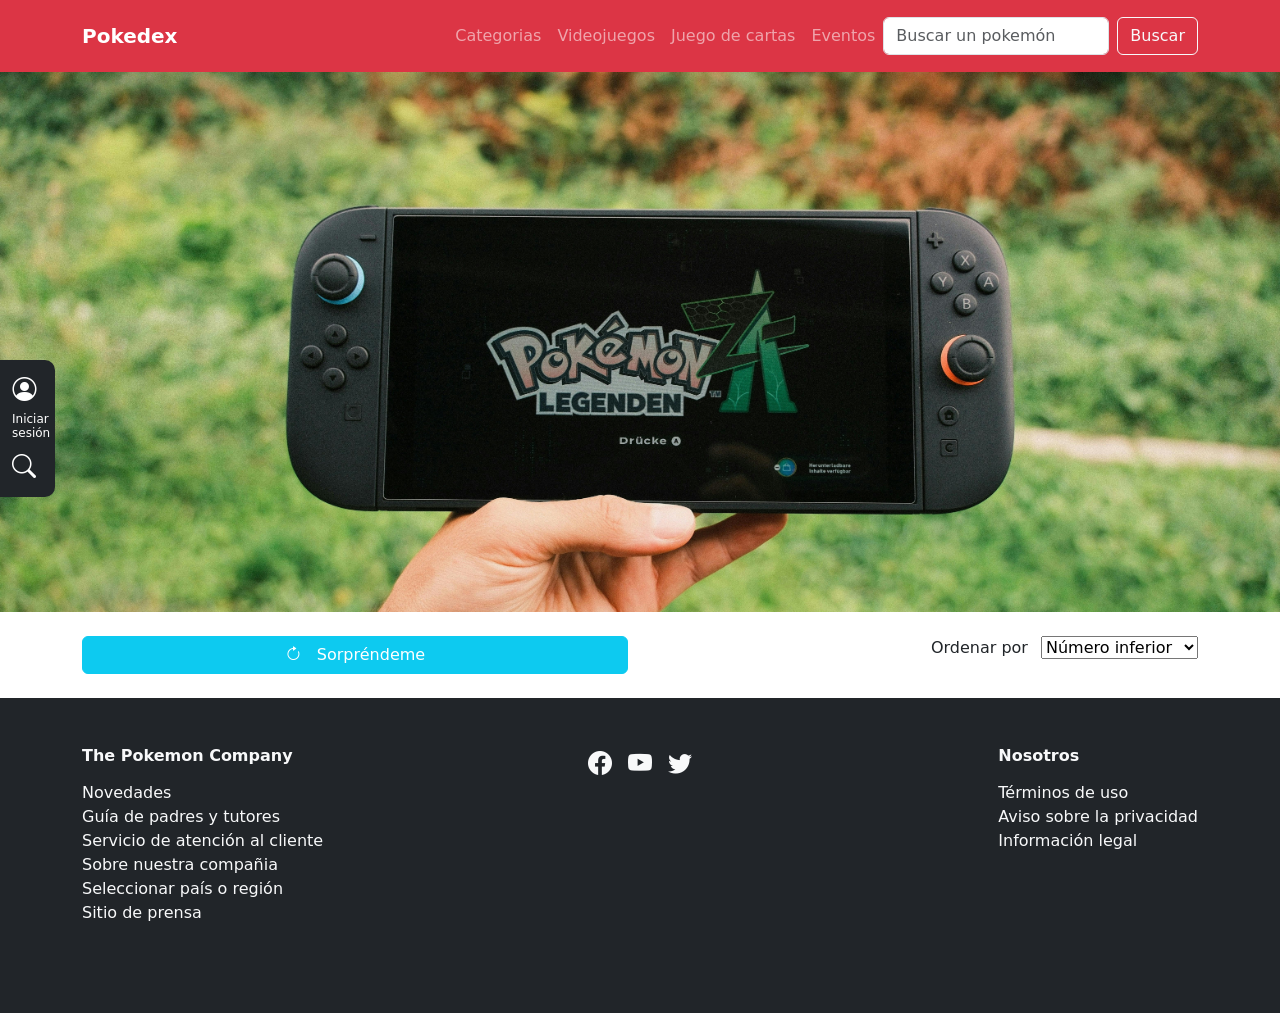
==== index.html @ 44784e99 "cambie la clase de mi css usada para el boton soprendeme por clases definidas por bootstrap para el " ====
<!DOCTYPE html>
<html lang="es">
<head>
    <meta charset="UTF-8">
    <meta name="viewport" content="width=device-width, initial-scale=1.0">
    <meta name="description" content="Pokedex donde podes ver todos los Pokémon en una grilla y acceder al detalle de cada uno con sus características principales.">
    <meta name="author" content="Fátima Alfaro">
    <link href="https://cdn.jsdelivr.net/npm/bootstrap@5.3.8/dist/css/bootstrap.min.css" rel="stylesheet" integrity="sha384-sRIl4kxILFvY47J16cr9ZwB07vP4J8+LH7qKQnuqkuIAvNWLzeN8tE5YBujZqJLB" crossorigin="anonymous">
    <link rel="stylesheet" href="https://cdn.jsdelivr.net/npm/bootstrap-icons@1.13.1/font/bootstrap-icons.min.css">
    <link rel="stylesheet" href="./css/style.css">
    <title>Pokedex</title>
</head>
<body>
    <header>
       <nav class="navbar navbar-expand-lg navbar-dark bg-danger py-3">
        <div class="container">
          <a class="navbar-brand fw-bold" href="./index.html">Pokedex</a>

          <button
            class="navbar-toggler"
            type="button"
            data-bs-toggle="collapse"
            data-bs-target="#navbarSupportedContent"
            aria-controls="navbarSupportedContent"
            aria-expanded="false"
            aria-label="Toggle navigation"
          >
            <span class="navbar-toggler-icon"></span>
          </button>

          <div class="collapse navbar-collapse" id="navbarSupportedContent">
            <ul class="navbar-nav ms-auto mb-2 mb-lg-0">
              <li class="nav-item">
                <a class="nav-link" href="./pages/error404.html"
                  >Categorias</a
                >
              </li>

              <li class="nav-item">
                <a class="nav-link" href="./pages/error404.html"
                  >Videojuegos</a
                >
              </li>

              <li class="nav-item">
                <a class="nav-link" href="./pages/error404.html">Juego de cartas</a>
              </li>

              <li class="nav-item">
                <a class="nav-link" href="./pages/error404.html">Eventos</a>
              </li>
            </ul>

            <form class="d-flex" role="search">
              <input
                class="form-control me-2"
                type="search"
                placeholder="Buscar un pokemón"
                aria-label="Search"
              />

              <button class="btn btn-outline-light" type="submit">
                Buscar
              </button>
            </form>
          </div>
        </div>
      </nav>
    </header>
    <main>
      <section class="seccion-banner">
      <div class="banner">
        <img src="./img/banner.jpg" alt="banner principal">
      </div>
      <div class="pestania d-none d-md-block">
        <div>
          <i class="bi bi-person-circle"></i>
          <p class="mb-2">Iniciar sesión</p>
        </div>
        <div>
          <i class="bi bi-search"></i>
        </div>
      </div>
      </section>
      <section class="container">
        <div class="row my-4">
          <div class="col-sm-12 col-md-6">
            <button class="btn btn-info w-100 text-white"><i class="bi bi-arrow-clockwise me-3"></i>Sorpréndeme</button>
          </div>
          <div class="col-sm-12 col-md-6 text-md-end">
            <label for="odenar" class="me-2">Ordenar por</label>
            <select id="ordenar">
              <option selected>Número inferior</option>
              <option>Número superior</option>
              <option>Nombre A-Z</option>
              <option>Nombre Z-A</option>
            </select>
          </div>
        </div>
      </section>
        
    </main>
    <footer class="bg-dark text-light py-5">
      <div class="container">
        <div class="row text-center text-md-start">
          <div class="col-sm-12 col-md-6 col-lg-4 mb-4">
            <h6 class="fw-bold">The Pokemon Company</h6>
            <ul class="list-unstyled mt-3">
              <li>Novedades</li>
              <li>Guía de padres y tutores</li>
              <li>Servicio de atención al cliente</li>
              <li>Sobre nuestra compañia</li>
              <li>Seleccionar país o región</li>
              <li>Sitio de prensa</li>
            </ul>
          </div>
          <div class="col-sm-12 col-md-6 col-lg-4 mb-4">
            <div class="d-flex justify-content-center justify-content-md-start justify-content-lg-center  gap-3">
              <i class="bi bi-facebook fs-4"></i>
              <i class="bi bi-youtube fs-4"></i>
              <i class="bi bi-twitter fs-4"></i>
            </div>

          </div>
          <div class="col-sm-12 col-md-6 col-lg-4 d-flex justify-content-center justify-content-md-end">
            <div>
            <h6 class="fw-bold">Nosotros</h6>
            <ul class="list-unstyled mt-3">
              <li>Términos de uso</li>
              <li>Aviso sobre la privacidad</li>
              <li>Información legal</li>
            </ul>
            </div>
          </div>
        </div>
      </div>
    </footer>
    <script src="https://cdn.jsdelivr.net/npm/bootstrap@5.3.8/dist/js/bootstrap.bundle.min.js" integrity="sha384-FKyoEForCGlyvwx9Hj09JcYn3nv7wiPVlz7YYwJrWVcXK/BmnVDxM+D2scQbITxI" crossorigin="anonymous"></script>
</body>
</html>
---- css/style.css ----
body{
    min-height: 100vh;
    display: flex;
    flex-direction: column;
}

main{
    flex-grow: 1;
}

.seccion-banner{
    position: relative;
}

.banner{
    height: 60vh;
}

.banner img{
    width: 100%;
    height: 100%;
    object-fit: cover;
    object-position: center 30%;
}

.pestania{
    position: fixed;
    left: 0;
    top: 40%;
    width: 55px;
    background-color: #212529;
    color: white;
    padding: 12px;
    border-radius: 0px 10px 10px 0px;
}

.pestania i{
    font-size: 24px;
}

.pestania p{
    font-size: 12px;
    line-height: 1.2;
    margin: 4px 0 0 0;
}
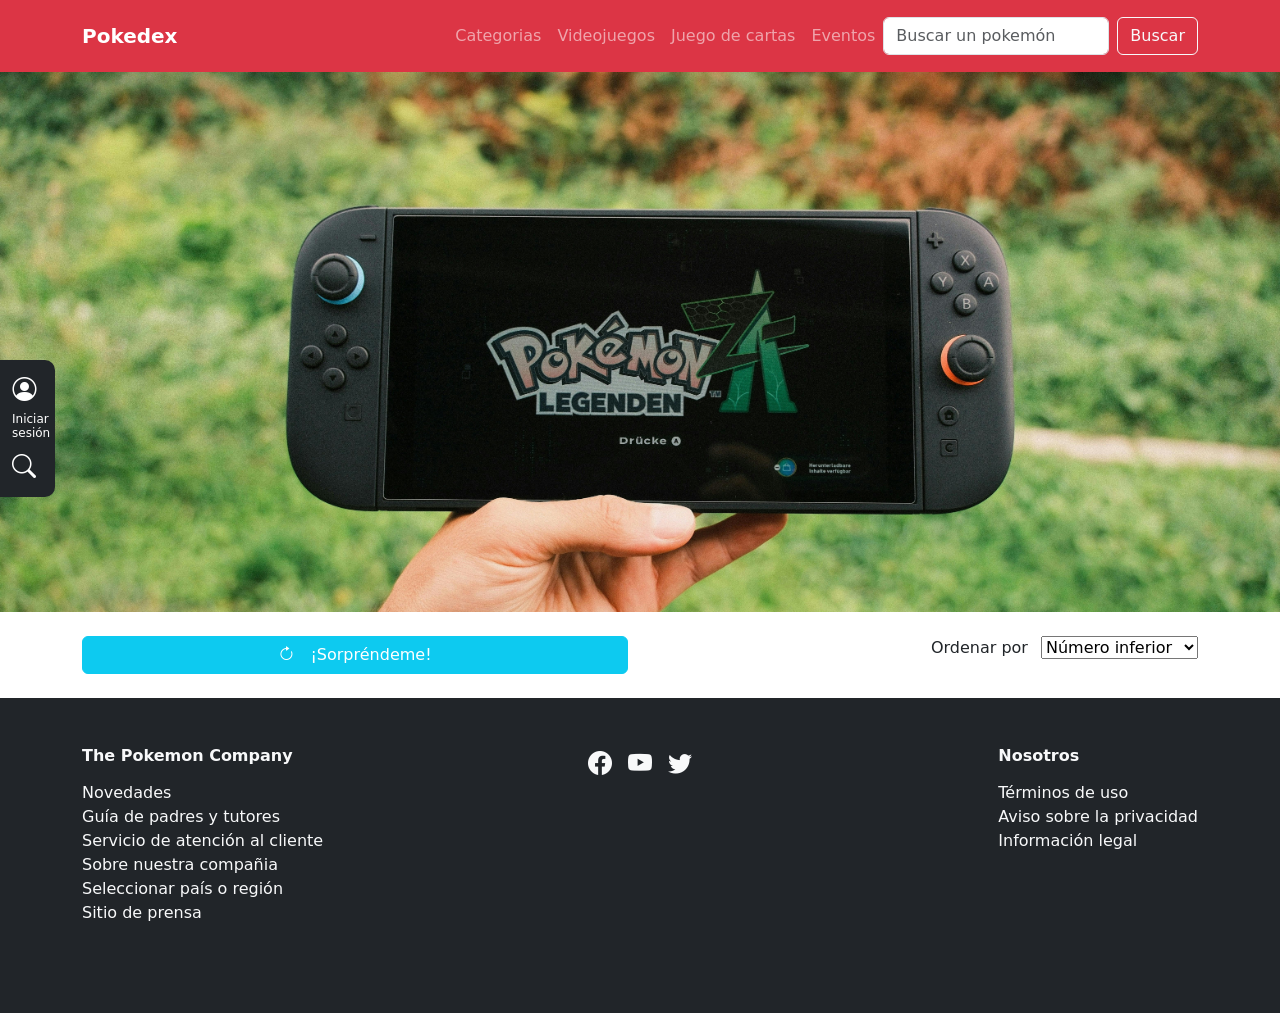
==== commit c7cdf5fd: "agregue un margen entre los botones para dispositvos sm y cambie el texto del botón sorprendeme" ====
--- a/index.html
+++ b/index.html
@@ -84,8 +84,8 @@
       </section>
       <section class="container">
         <div class="row my-4">
-          <div class="col-sm-12 col-md-6">
-            <button class="btn btn-info w-100 text-white"><i class="bi bi-arrow-clockwise me-3"></i>Sorpréndeme</button>
+          <div class="col-sm-12 col-md-6 mb-3 mb-md-0">
+            <button class="btn btn-info w-100 text-white"><i class="bi bi-arrow-clockwise me-3"></i>¡Sorpréndeme!</button>
           </div>
           <div class="col-sm-12 col-md-6 text-md-end">
             <label for="odenar" class="me-2">Ordenar por</label>
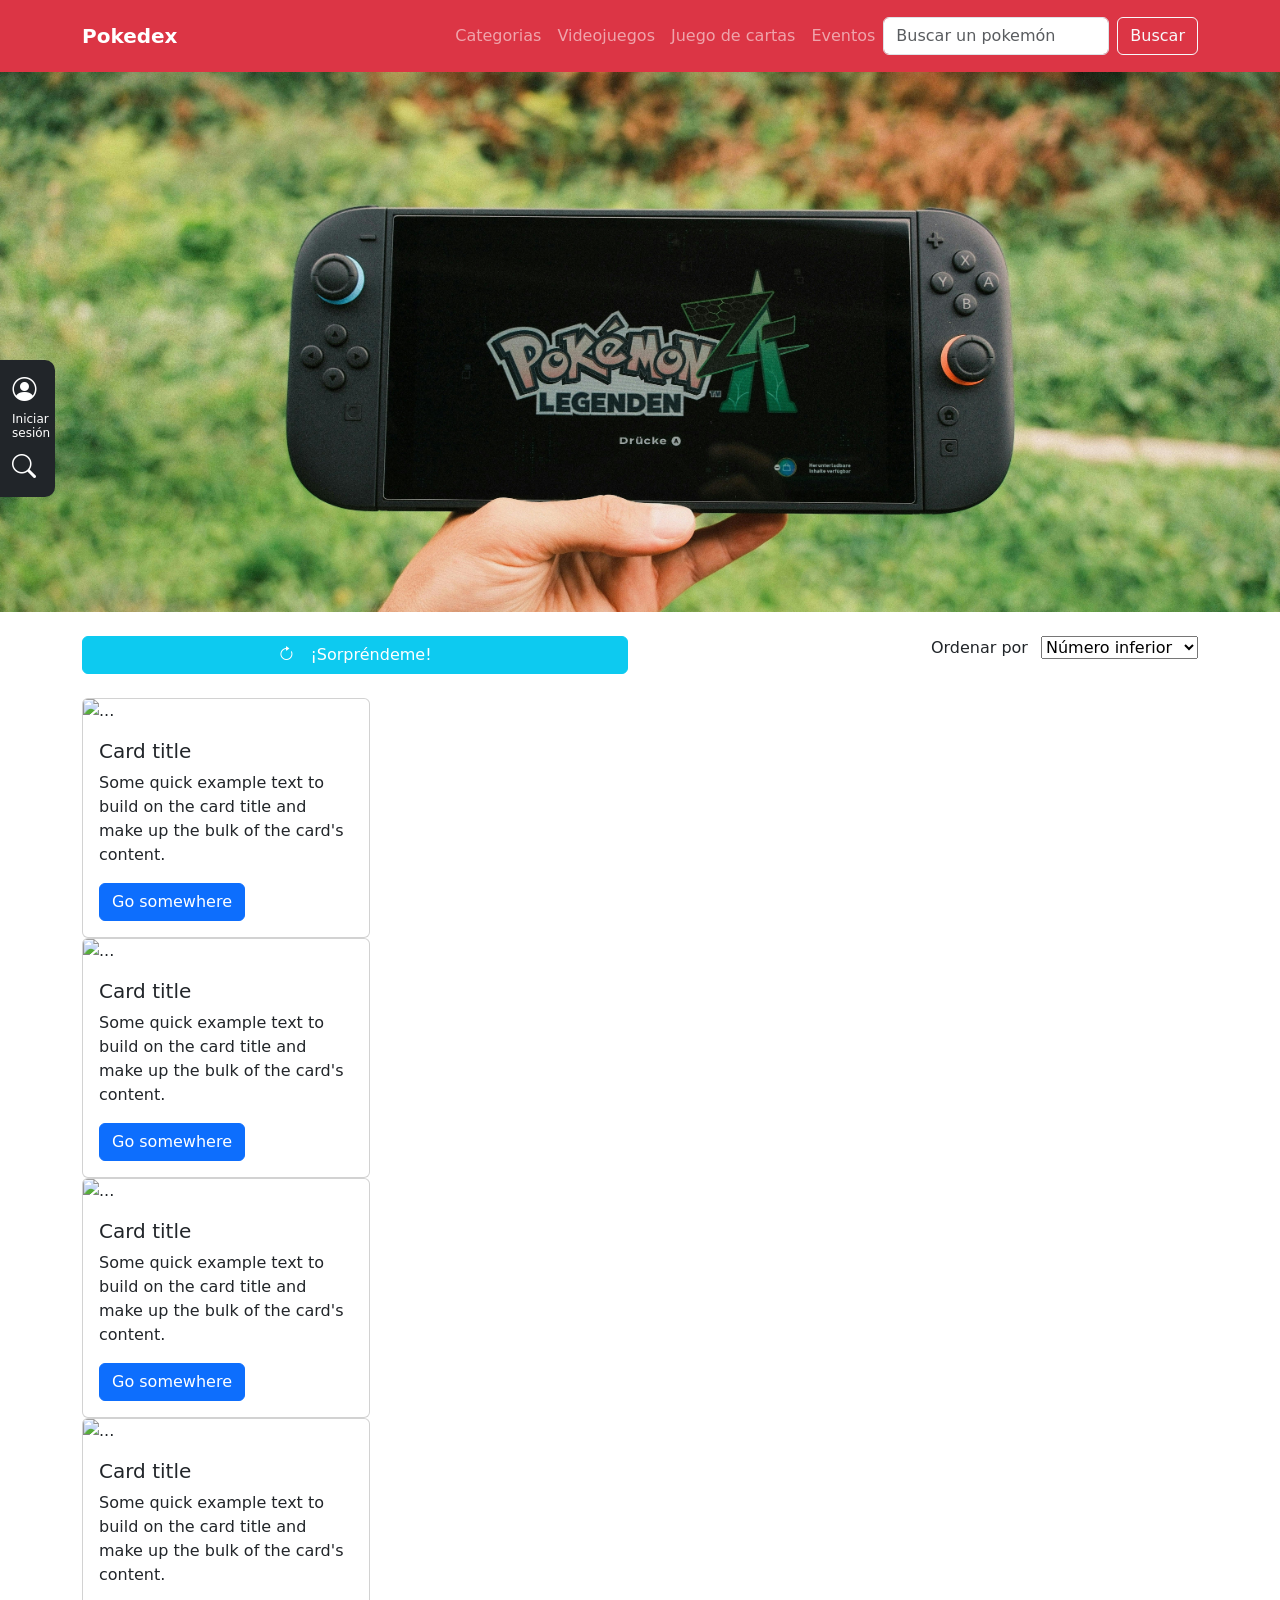
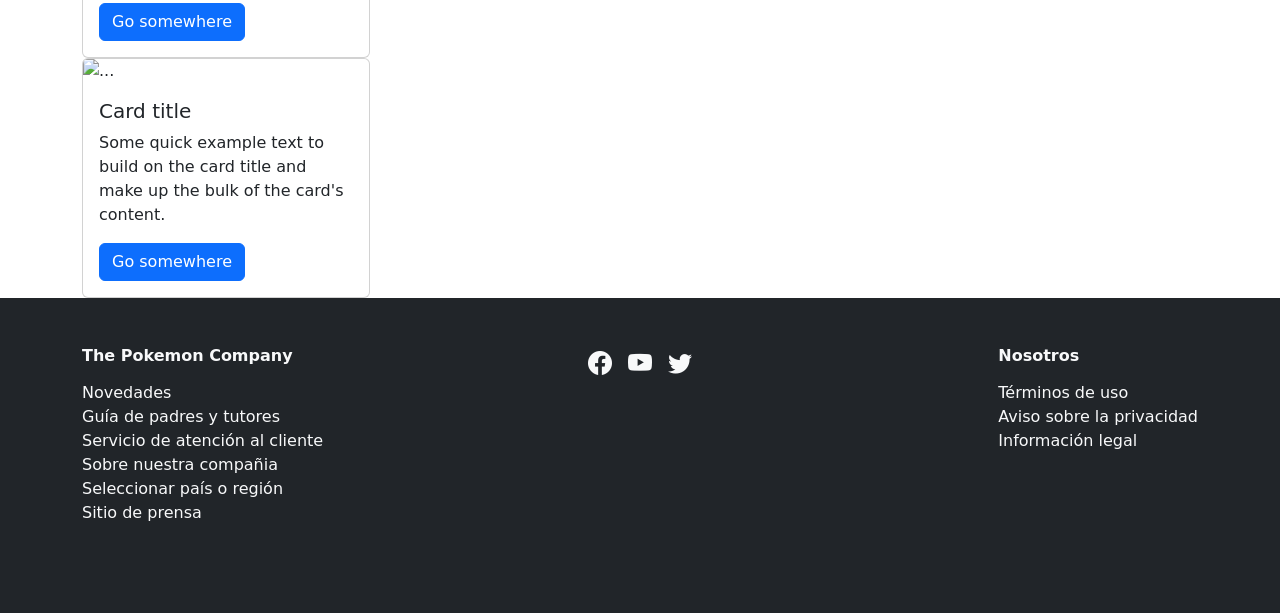
==== commit 5785bad5: "agregue la estructura inicial de la galeria" ====
--- a/index.html
+++ b/index.html
@@ -98,6 +98,61 @@
           </div>
         </div>
       </section>
+      <section class="container">
+        <div class="row">
+          <div class="col-12">
+            <div class="card" style="width: 18rem;">
+              <img src="..." class="card-img-top" alt="...">
+              <div class="card-body">
+                <h5 class="card-title">Card title</h5>
+                <p class="card-text">Some quick example text to build on the card title and make up the bulk of the card's content.</p>
+                <a href="#" class="btn btn-primary">Go somewhere</a>
+              </div>
+            </div>
+          </div>
+          <div class="col-12">
+            <div class="card" style="width: 18rem;">
+              <img src="..." class="card-img-top" alt="...">
+              <div class="card-body">
+                <h5 class="card-title">Card title</h5>
+                <p class="card-text">Some quick example text to build on the card title and make up the bulk of the card's content.</p>
+                <a href="#" class="btn btn-primary">Go somewhere</a>
+              </div>
+            </div>
+          </div>
+          <div class="col-12">
+            <div class="card" style="width: 18rem;">
+              <img src="..." class="card-img-top" alt="...">
+              <div class="card-body">
+                <h5 class="card-title">Card title</h5>
+                <p class="card-text">Some quick example text to build on the card title and make up the bulk of the card's content.</p>
+                <a href="#" class="btn btn-primary">Go somewhere</a>
+              </div>
+            </div>
+          </div>
+          <div class="col-12">
+            <div class="card" style="width: 18rem;">
+              <img src="..." class="card-img-top" alt="...">
+              <div class="card-body">
+                <h5 class="card-title">Card title</h5>
+                <p class="card-text">Some quick example text to build on the card title and make up the bulk of the card's content.</p>
+                <a href="#" class="btn btn-primary">Go somewhere</a>
+              </div>
+            </div>
+          </div>
+          <div class="col-12">
+            <div class="card" style="width: 18rem;">
+              <img src="..." class="card-img-top" alt="...">
+              <div class="card-body">
+                <h5 class="card-title">Card title</h5>
+                <p class="card-text">Some quick example text to build on the card title and make up the bulk of the card's content.</p>
+                <a href="#" class="btn btn-primary">Go somewhere</a>
+              </div>
+            </div>
+          </div>
+        </div>
+
+      </section>
         
     </main>
     <footer class="bg-dark text-light py-5">
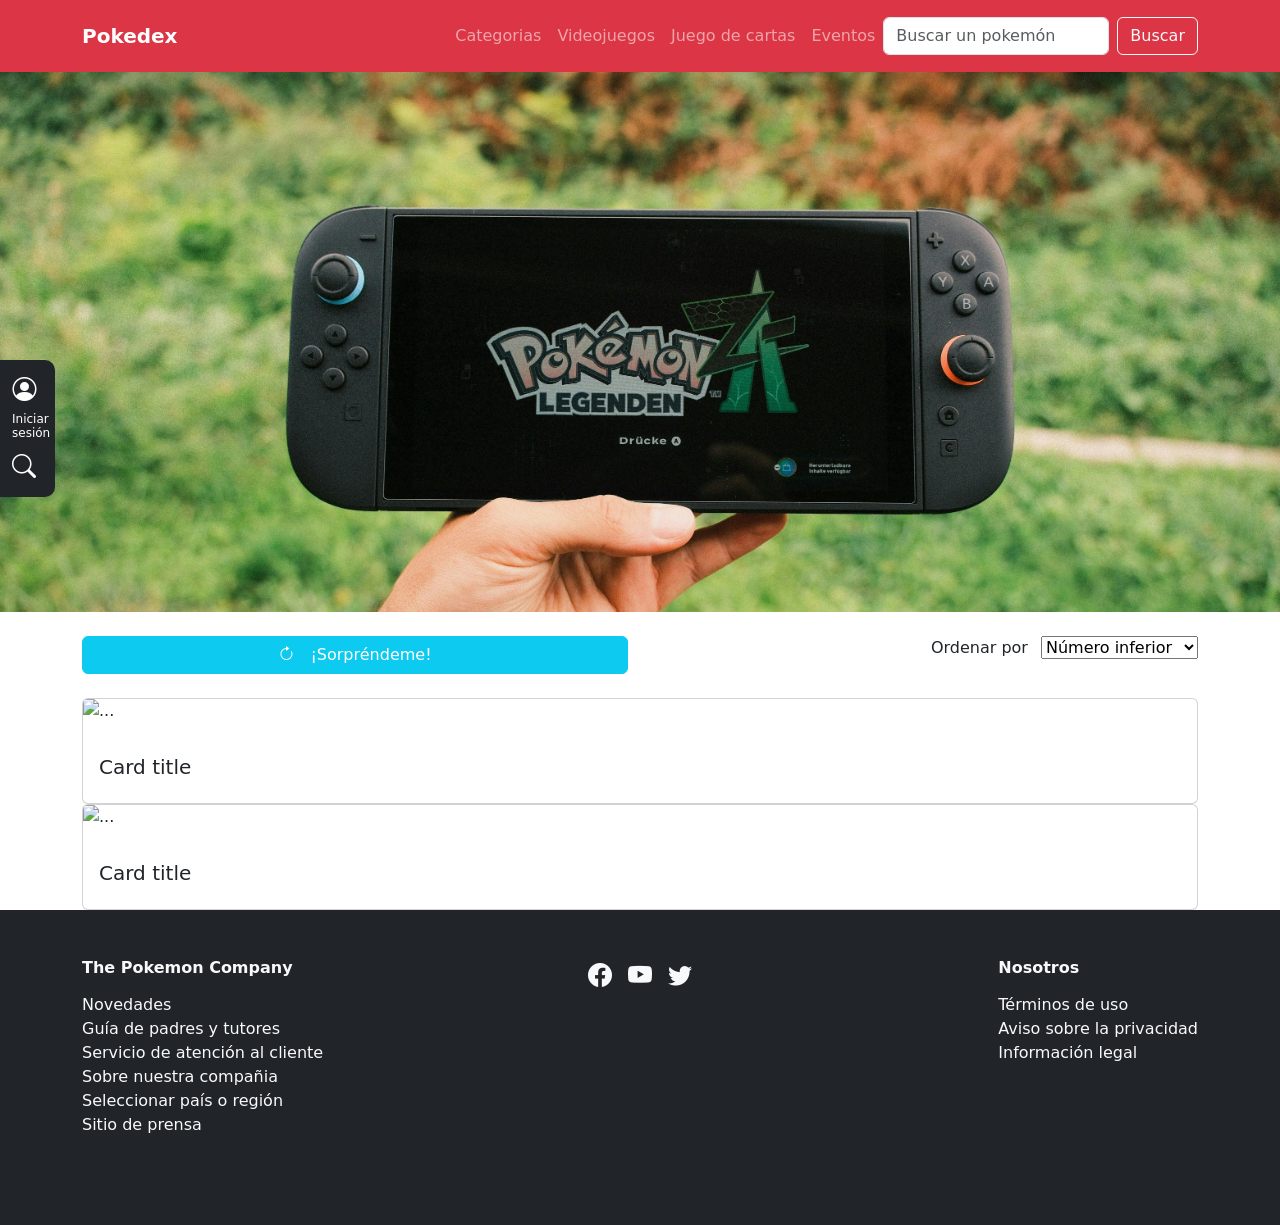
==== commit 55bb2a9f: "adapte las cards a las necesidades del proyecto" ====
--- a/index.html
+++ b/index.html
@@ -101,55 +101,29 @@
       <section class="container">
         <div class="row">
           <div class="col-12">
-            <div class="card" style="width: 18rem;">
+            <div class="card">
               <img src="..." class="card-img-top" alt="...">
               <div class="card-body">
+                <p></p>
                 <h5 class="card-title">Card title</h5>
-                <p class="card-text">Some quick example text to build on the card title and make up the bulk of the card's content.</p>
-                <a href="#" class="btn btn-primary">Go somewhere</a>
+                <span></span>
+                <span></span>
               </div>
             </div>
           </div>
-          <div class="col-12">
-            <div class="card" style="width: 18rem;">
+           <div class="col-12">
+            <div class="card">
               <img src="..." class="card-img-top" alt="...">
               <div class="card-body">
+                <p></p>
                 <h5 class="card-title">Card title</h5>
-                <p class="card-text">Some quick example text to build on the card title and make up the bulk of the card's content.</p>
-                <a href="#" class="btn btn-primary">Go somewhere</a>
+                <span></span>
+                <span></span>
               </div>
             </div>
           </div>
-          <div class="col-12">
-            <div class="card" style="width: 18rem;">
-              <img src="..." class="card-img-top" alt="...">
-              <div class="card-body">
-                <h5 class="card-title">Card title</h5>
-                <p class="card-text">Some quick example text to build on the card title and make up the bulk of the card's content.</p>
-                <a href="#" class="btn btn-primary">Go somewhere</a>
-              </div>
-            </div>
-          </div>
-          <div class="col-12">
-            <div class="card" style="width: 18rem;">
-              <img src="..." class="card-img-top" alt="...">
-              <div class="card-body">
-                <h5 class="card-title">Card title</h5>
-                <p class="card-text">Some quick example text to build on the card title and make up the bulk of the card's content.</p>
-                <a href="#" class="btn btn-primary">Go somewhere</a>
-              </div>
-            </div>
-          </div>
-          <div class="col-12">
-            <div class="card" style="width: 18rem;">
-              <img src="..." class="card-img-top" alt="...">
-              <div class="card-body">
-                <h5 class="card-title">Card title</h5>
-                <p class="card-text">Some quick example text to build on the card title and make up the bulk of the card's content.</p>
-                <a href="#" class="btn btn-primary">Go somewhere</a>
-              </div>
-            </div>
-          </div>
+          
+        
         </div>
 
       </section>
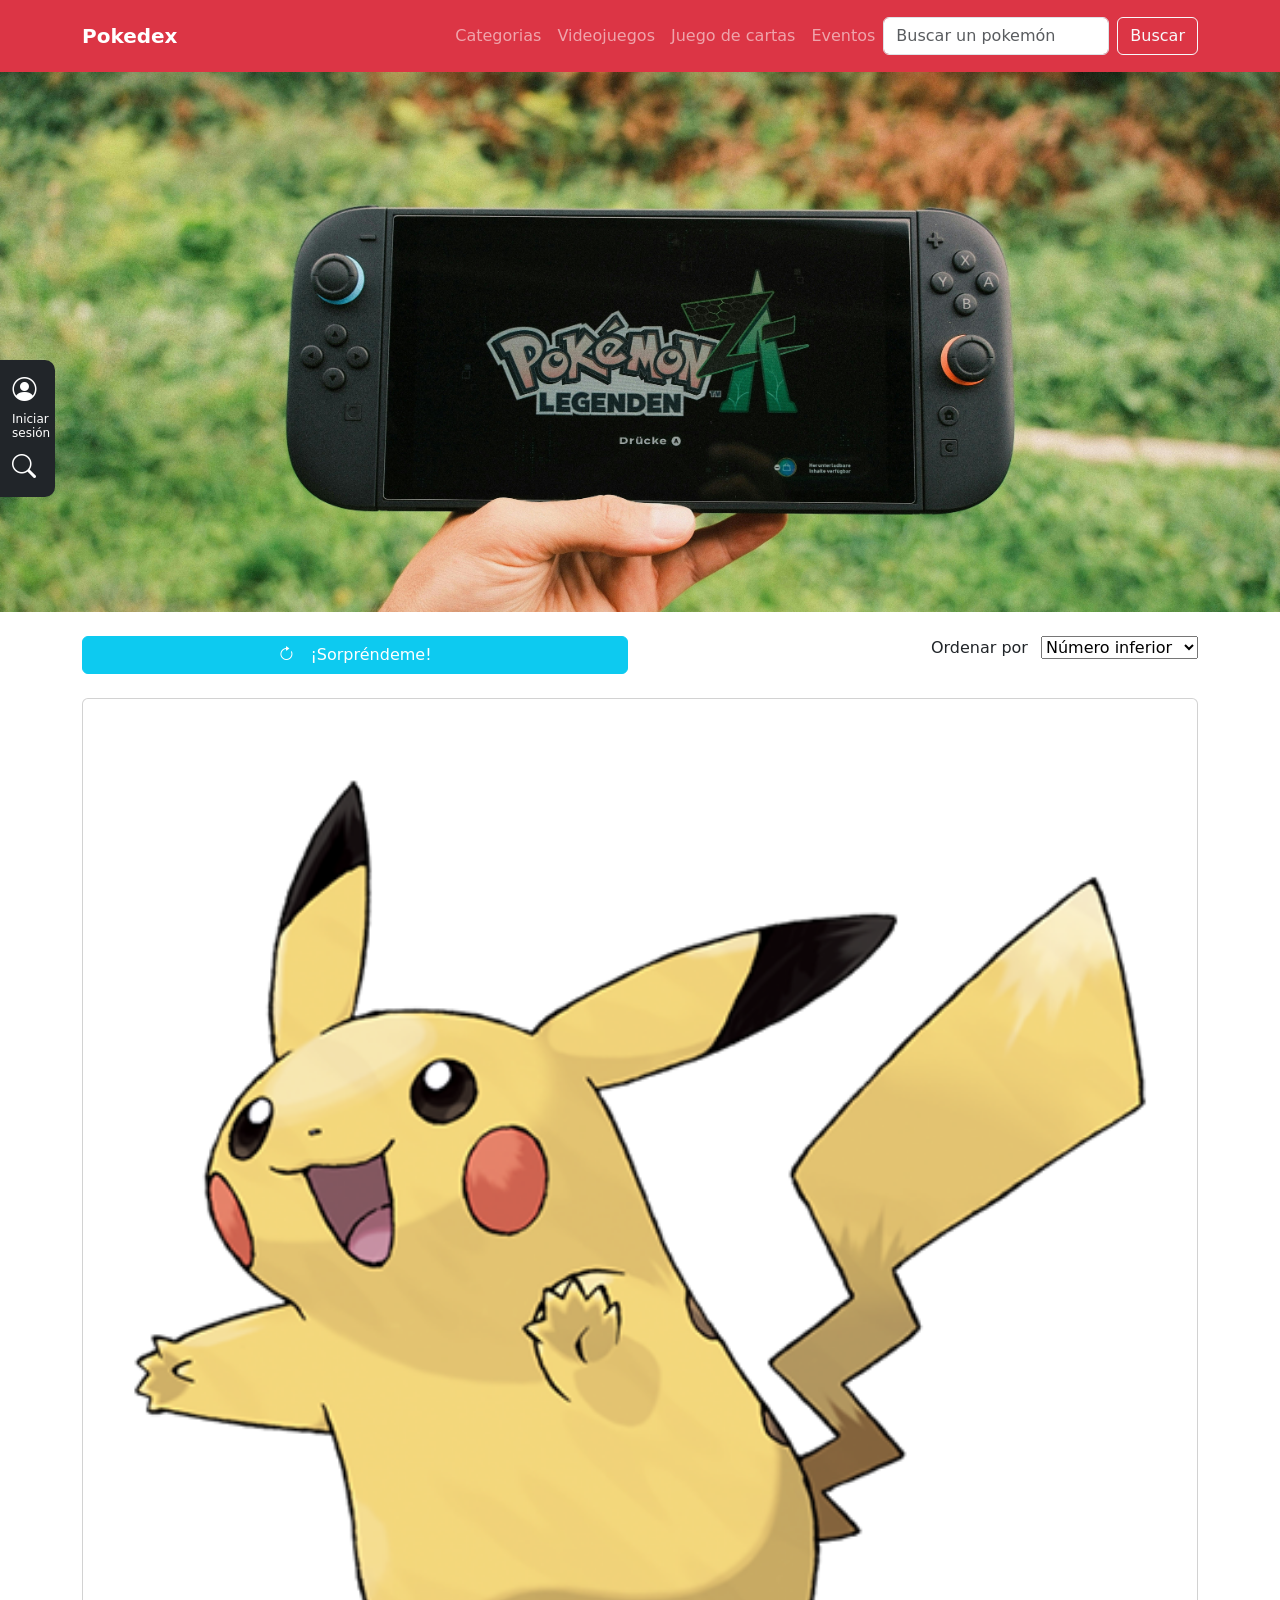
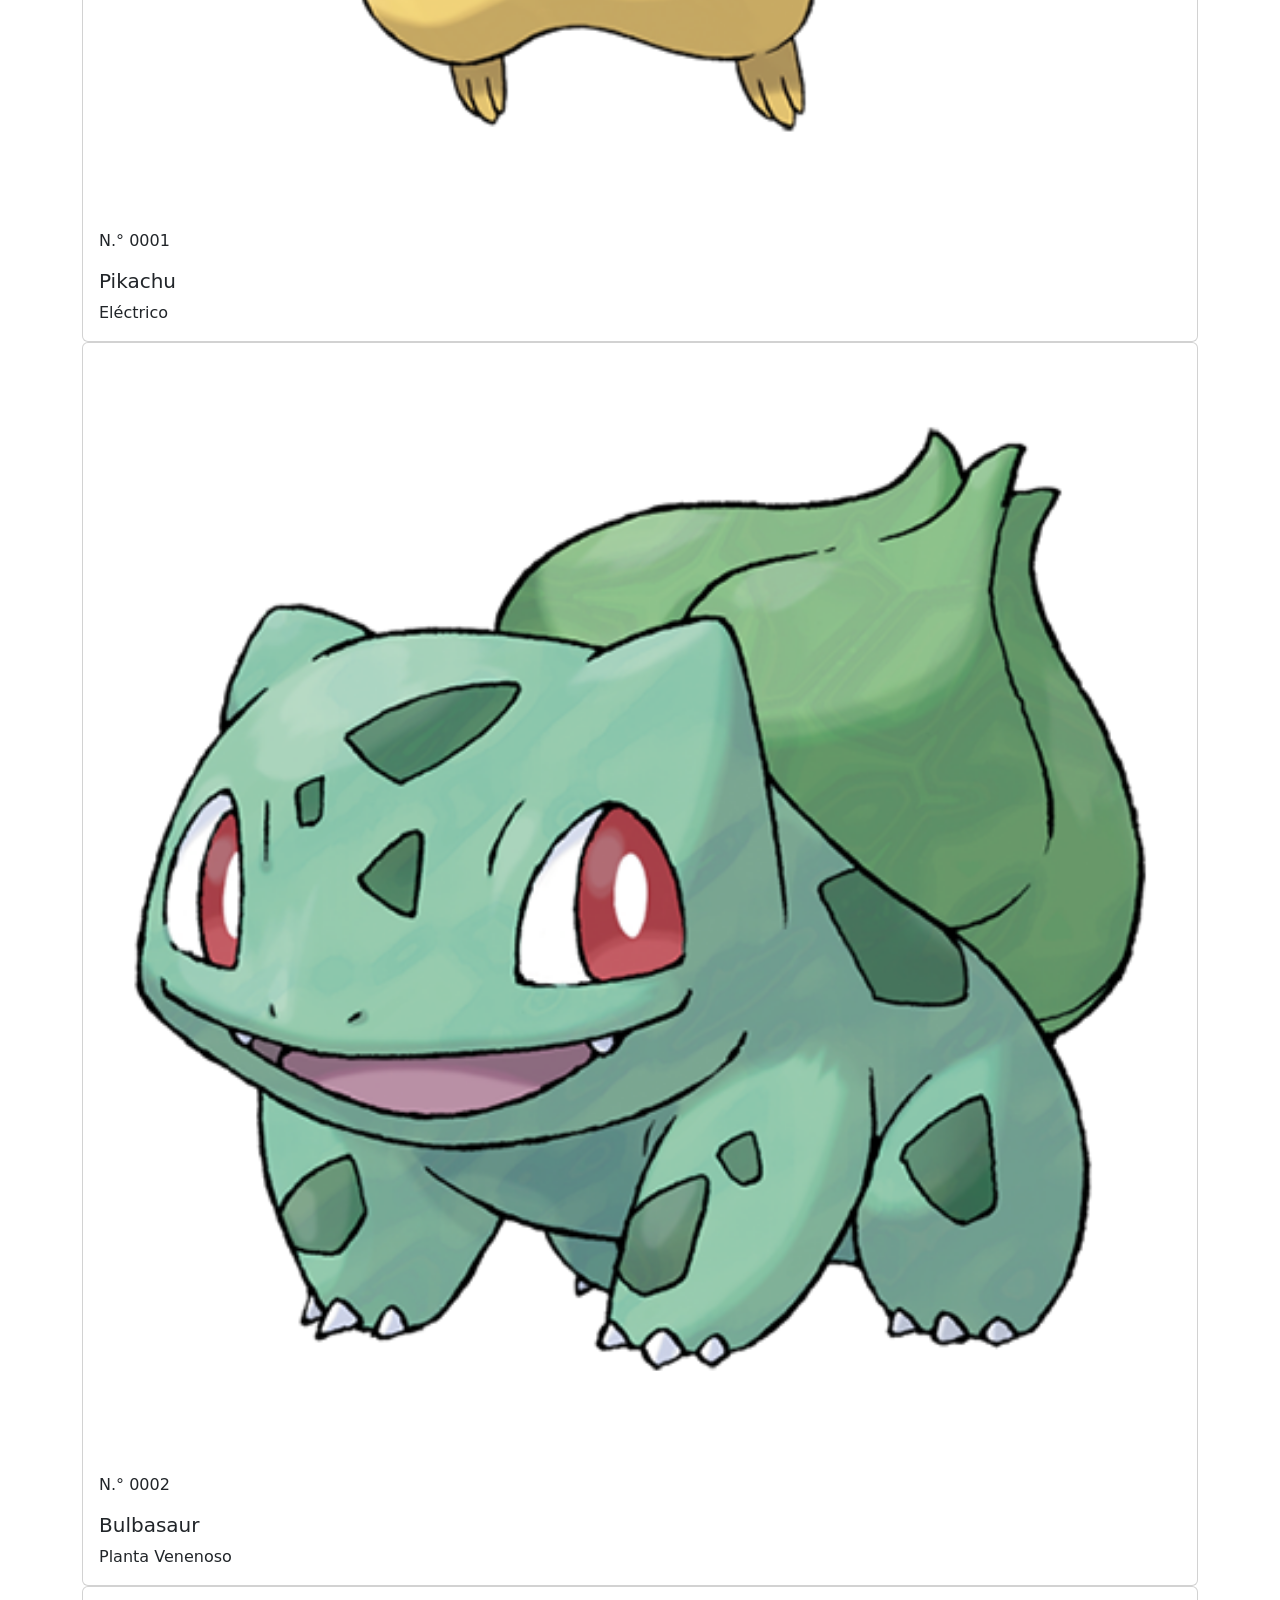
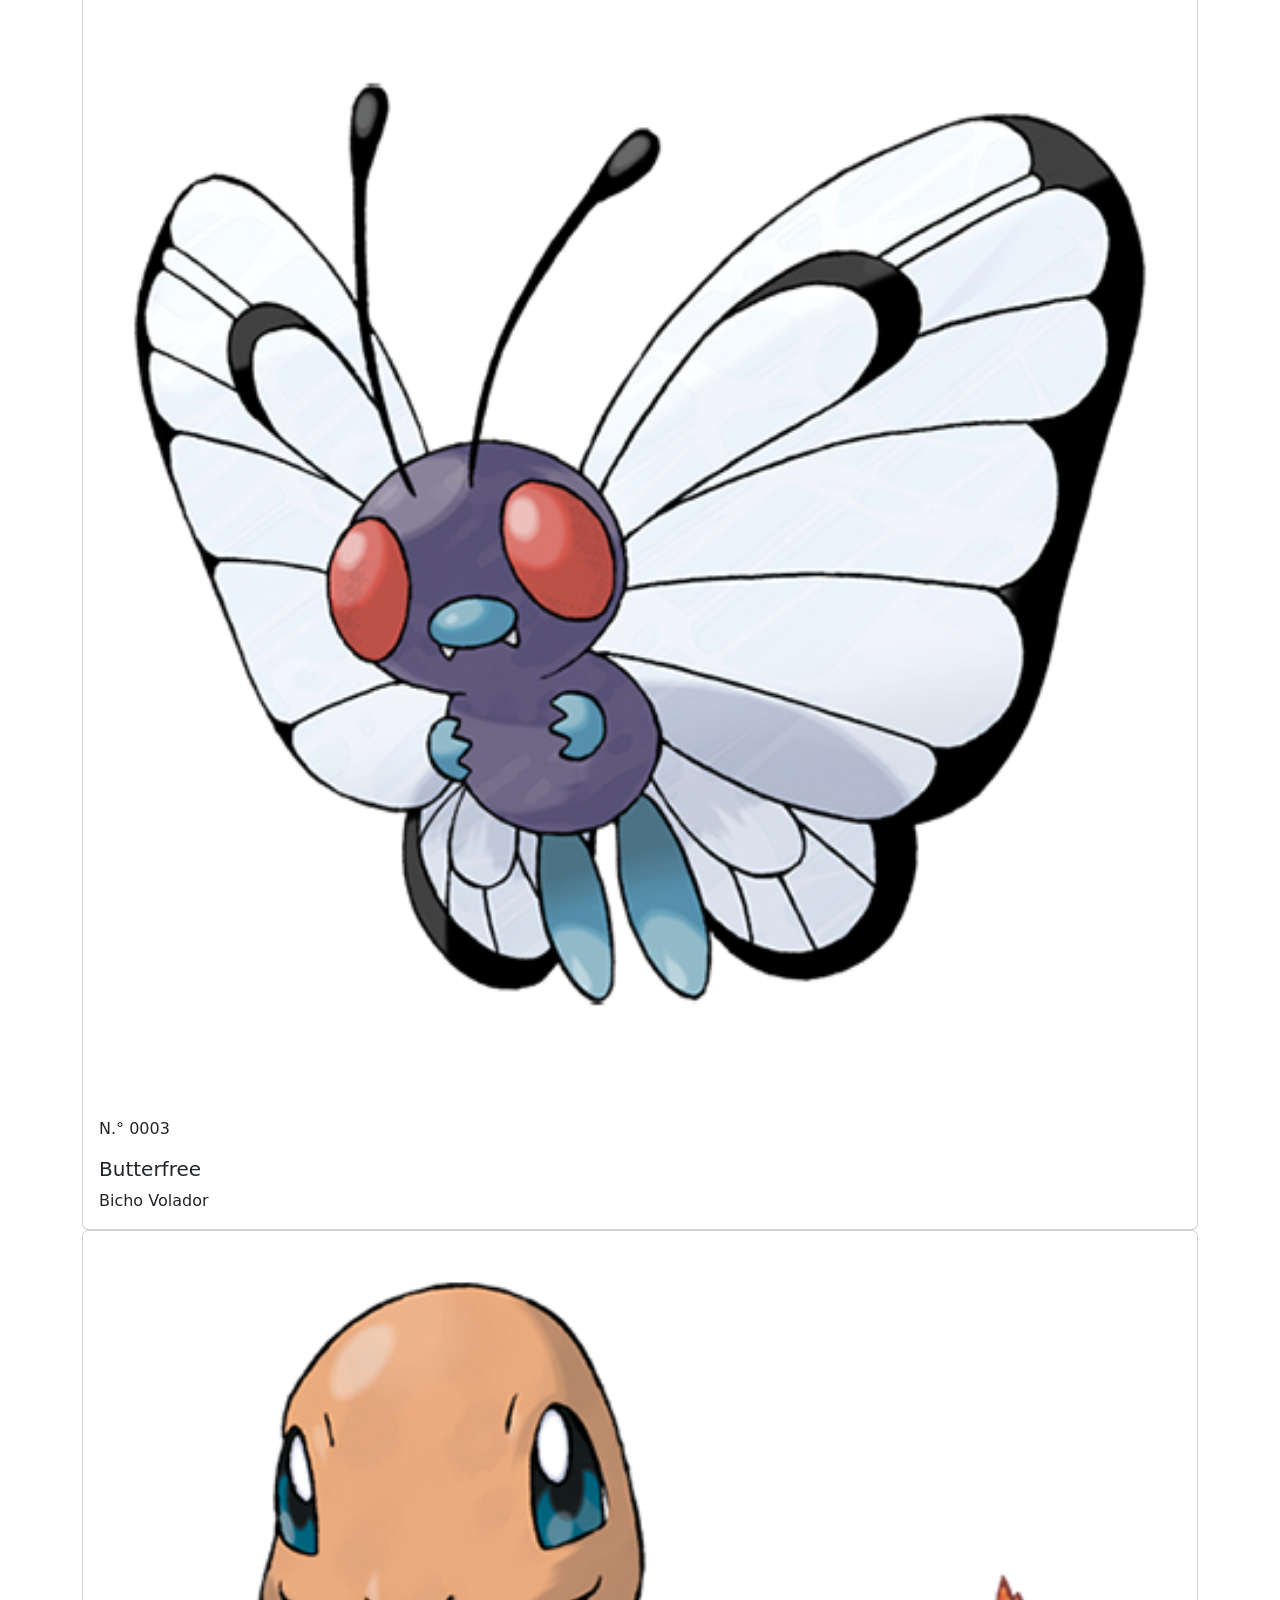
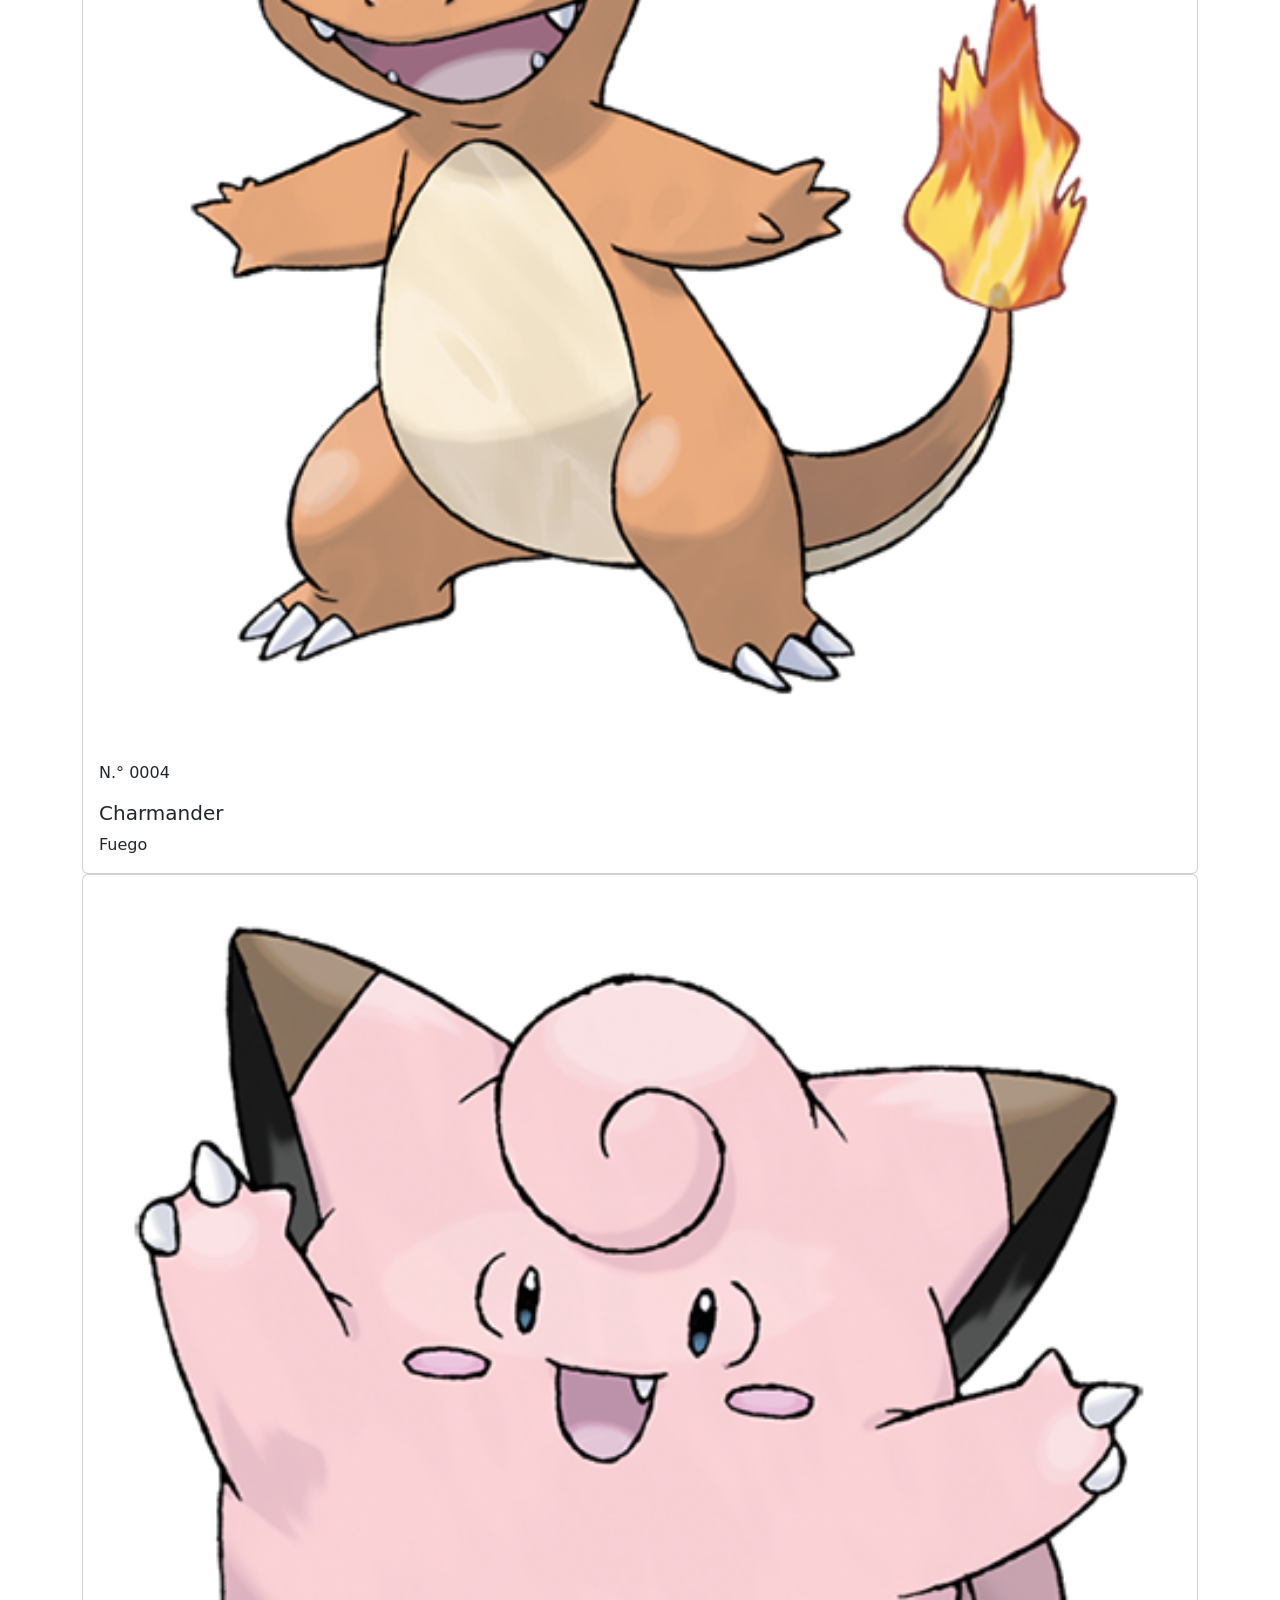
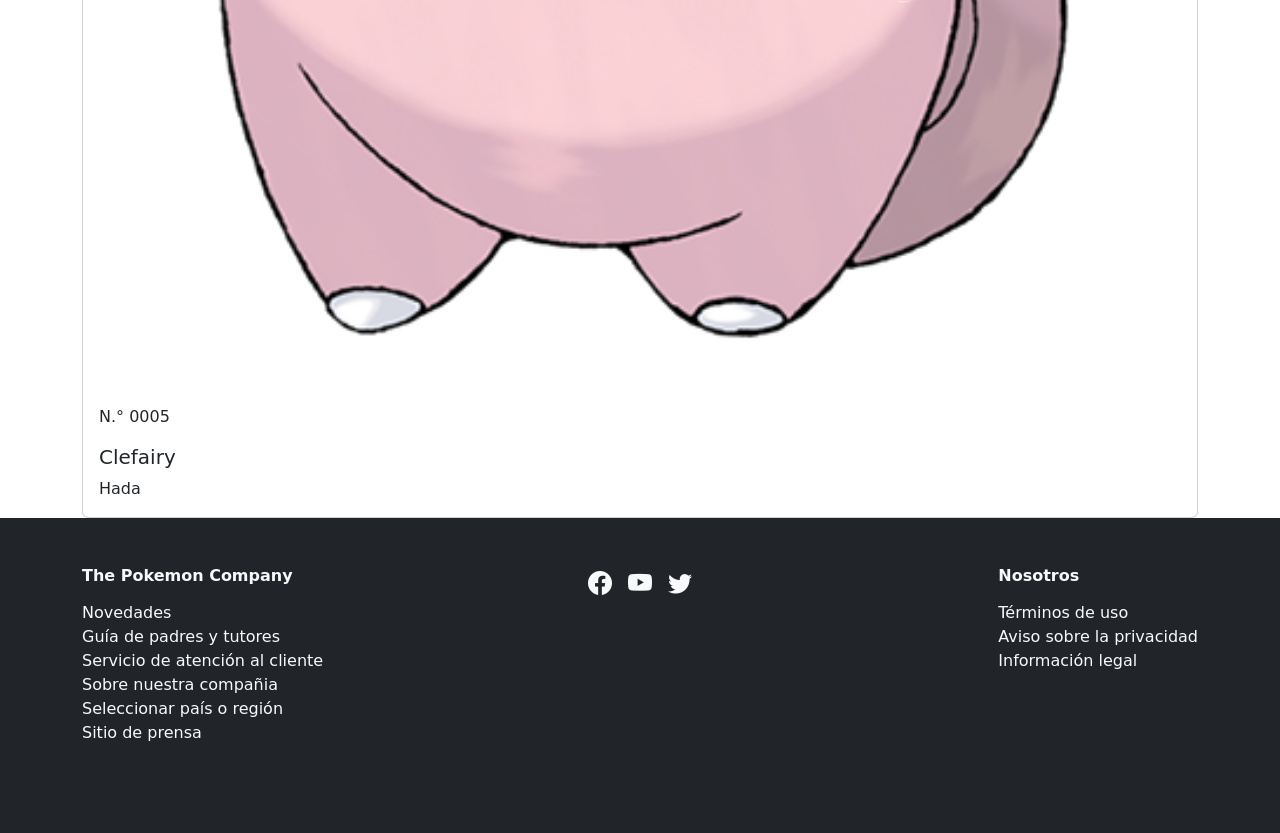
==== commit 9204f04e: "agregue el texto y las imagenes a las cards y adapte el alto de las cards con h-100" ====
--- a/index.html
+++ b/index.html
@@ -100,25 +100,55 @@
       </section>
       <section class="container">
         <div class="row">
-          <div class="col-12">
-            <div class="card">
-              <img src="..." class="card-img-top" alt="...">
+           <div class="col-12">
+            <div class="card h-100">
+              <img src="./img/pikachu.png" class="card-img-top" alt="Personaje pikachu">
               <div class="card-body">
-                <p></p>
-                <h5 class="card-title">Card title</h5>
-                <span></span>
-                <span></span>
+                <p>N.° 0001</p>
+                <h5 class="card-title">Pikachu</h5>
+                <span>Eléctrico</span>
               </div>
             </div>
           </div>
            <div class="col-12">
-            <div class="card">
-              <img src="..." class="card-img-top" alt="...">
+            <div class="card h-100">
+              <img src="./img/bulbasaur.png" class="card-img-top" alt="Personaje bulbasaur">
               <div class="card-body">
-                <p></p>
-                <h5 class="card-title">Card title</h5>
-                <span></span>
-                <span></span>
+                <p>N.° 0002</p>
+                <h5 class="card-title">Bulbasaur</h5>
+                <span>Planta</span>
+                <span>Venenoso</span>
+              </div>
+            </div>
+          </div>
+          <div class="col-12">
+            <div class="card h-100">
+              <img src="./img/butterfree.png" class="card-img-top" alt="Personaje butterfree">
+              <div class="card-body">
+                <p>N.° 0003</p>
+                <h5 class="card-title">Butterfree</h5>
+                <span>Bicho</span>
+                <span>Volador</span>
+              </div>
+            </div>
+          </div>
+          <div class="col-12">
+            <div class="card h-100">
+              <img src="./img/charmander.png" class="card-img-top" alt="Personaje charmander">
+              <div class="card-body">
+                <p>N.° 0004</p>
+                <h5 class="card-title">Charmander</h5>
+                <span>Fuego</span>
+              </div>
+            </div>
+          </div>
+          <div class="col-12">
+            <div class="card h-100">
+              <img src="./img/clefairy.png" class="card-img-top" alt="Personaje clefairy">
+              <div class="card-body">
+                <p>N.° 0005</p>
+                <h5 class="card-title">Clefairy</h5>
+                <span>Hada</span>
               </div>
             </div>
           </div>
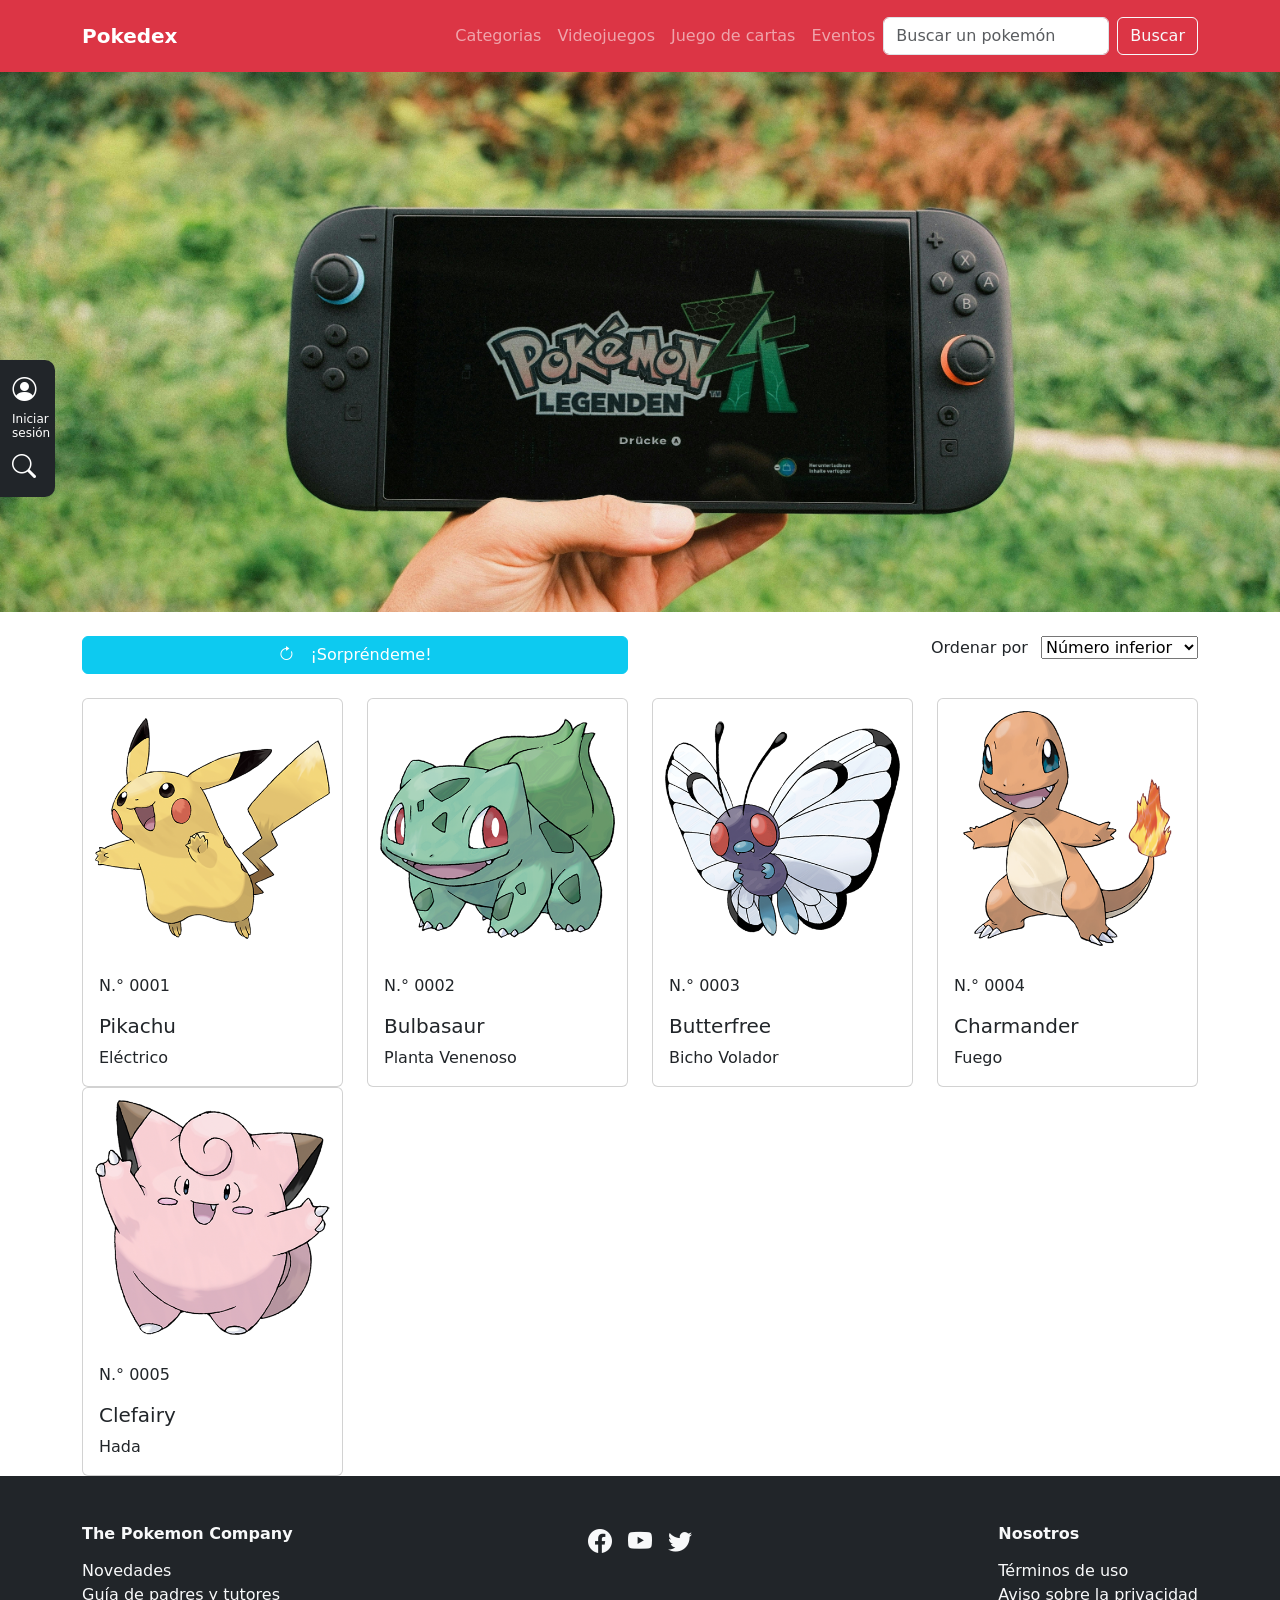
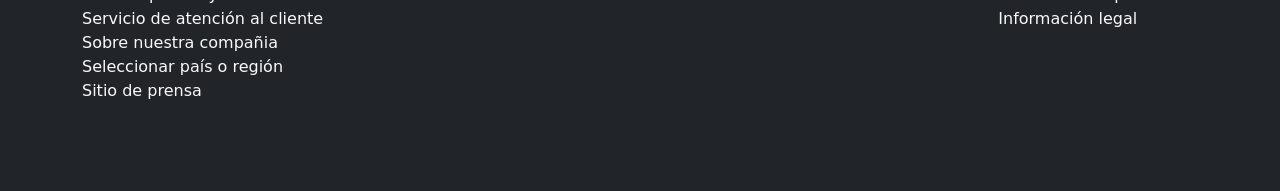
==== commit 9246185b: "Adapte las cards a los distintos tipos de dispositivos" ====
--- a/index.html
+++ b/index.html
@@ -100,7 +100,7 @@
       </section>
       <section class="container">
         <div class="row">
-           <div class="col-12">
+           <div class="col-12 col-md-6 col-lg-3">
             <div class="card h-100">
               <img src="./img/pikachu.png" class="card-img-top" alt="Personaje pikachu">
               <div class="card-body">
@@ -110,7 +110,7 @@
               </div>
             </div>
           </div>
-           <div class="col-12">
+           <div class="col-12 col-md-6 col-lg-3">
             <div class="card h-100">
               <img src="./img/bulbasaur.png" class="card-img-top" alt="Personaje bulbasaur">
               <div class="card-body">
@@ -121,7 +121,7 @@
               </div>
             </div>
           </div>
-          <div class="col-12">
+          <div class="col-12 col-md-6 col-lg-3">
             <div class="card h-100">
               <img src="./img/butterfree.png" class="card-img-top" alt="Personaje butterfree">
               <div class="card-body">
@@ -132,7 +132,7 @@
               </div>
             </div>
           </div>
-          <div class="col-12">
+          <div class="col-12 col-md-6 col-lg-3">
             <div class="card h-100">
               <img src="./img/charmander.png" class="card-img-top" alt="Personaje charmander">
               <div class="card-body">
@@ -142,7 +142,7 @@
               </div>
             </div>
           </div>
-          <div class="col-12">
+          <div class="col-12 col-md-6 col-lg-3">
             <div class="card h-100">
               <img src="./img/clefairy.png" class="card-img-top" alt="Personaje clefairy">
               <div class="card-body">
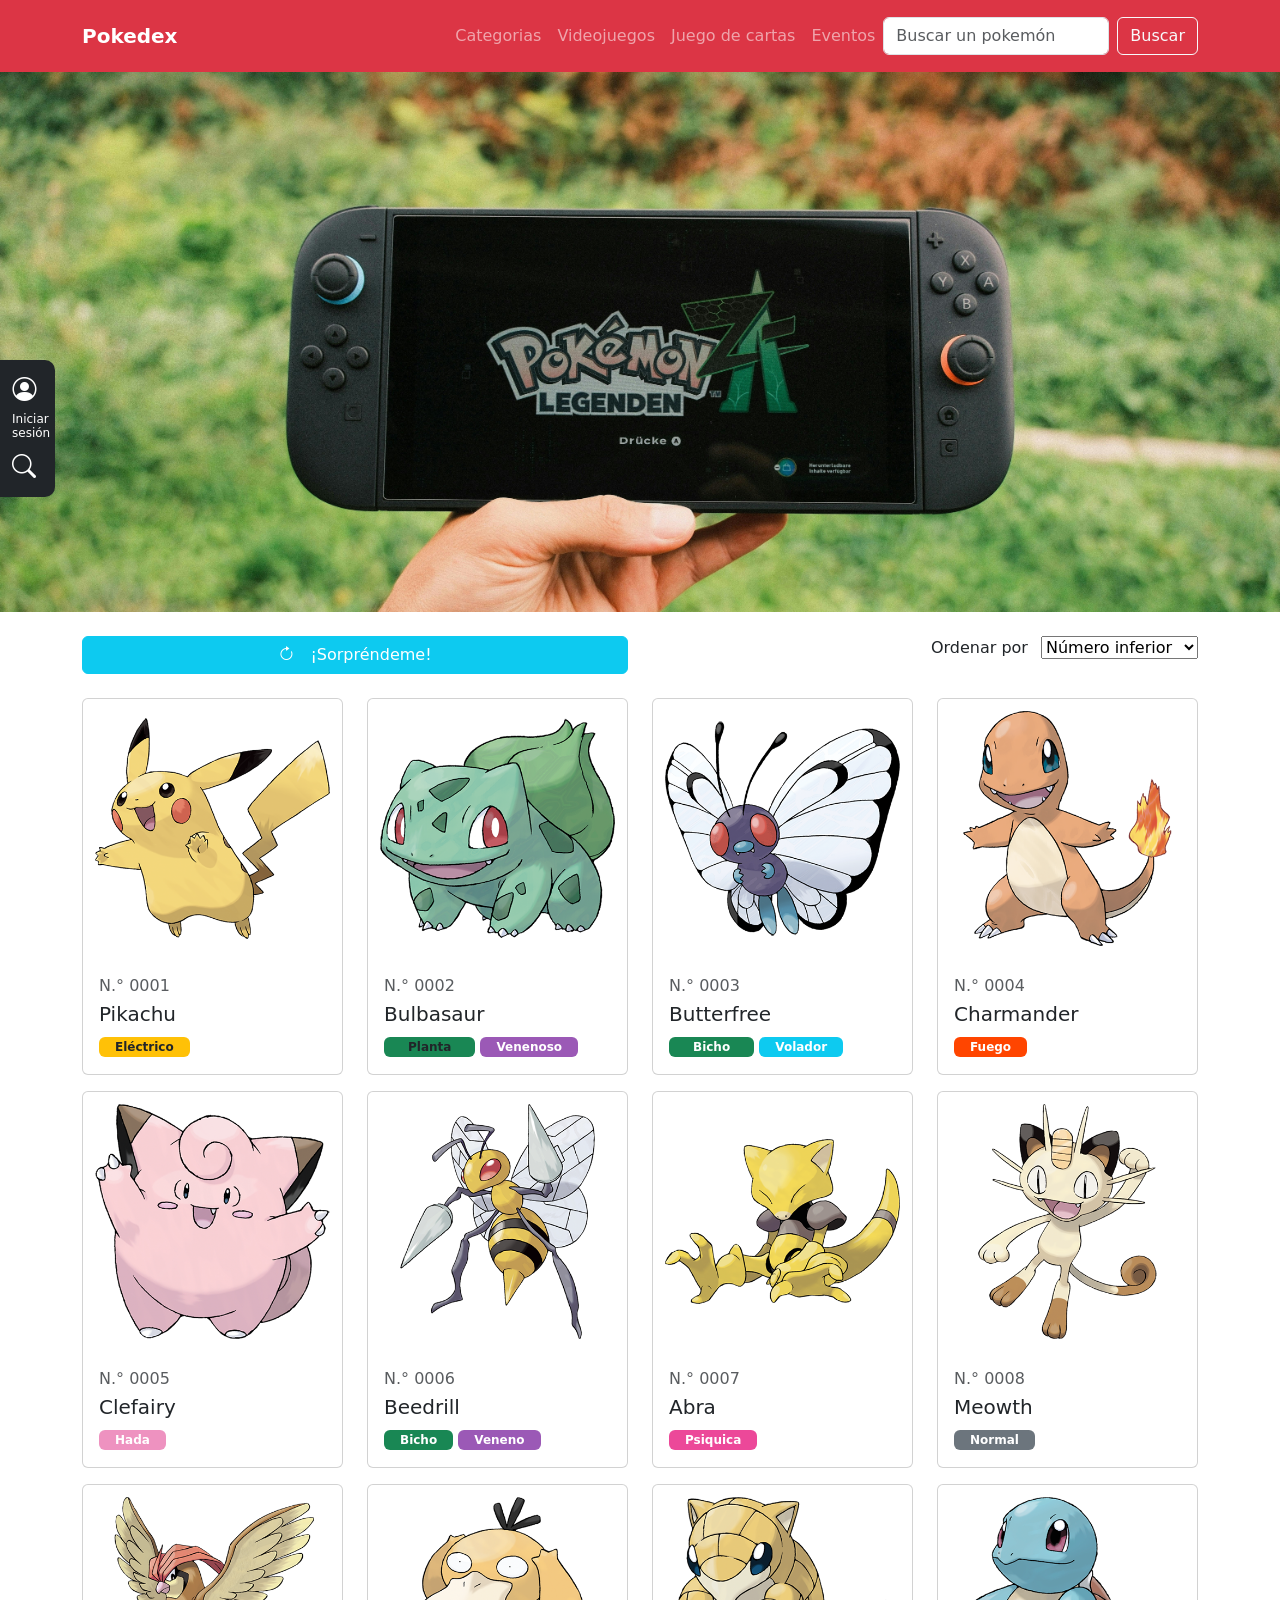
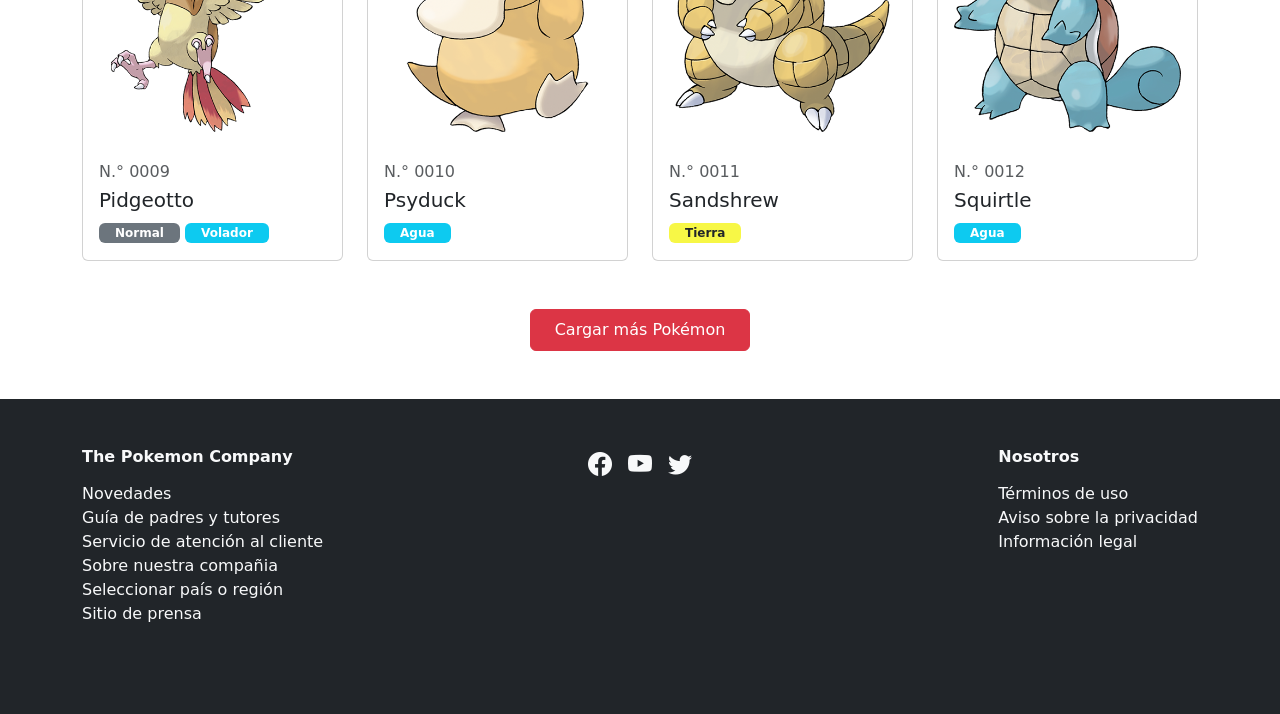
==== commit d7363cbd: "coloque separacion entre las filas, añadi color a las etiquetas span y agregue el botón de cargar ma" ====
--- a/index.html
+++ b/index.html
@@ -99,14 +99,14 @@
         </div>
       </section>
       <section class="container">
-        <div class="row">
+        <div class="row row-gap-3">
            <div class="col-12 col-md-6 col-lg-3">
             <div class="card h-100">
               <img src="./img/pikachu.png" class="card-img-top" alt="Personaje pikachu">
               <div class="card-body">
-                <p>N.° 0001</p>
+                <p class="text-muted mb-1">N.° 0001</p>
                 <h5 class="card-title">Pikachu</h5>
-                <span>Eléctrico</span>
+                <span class="badge bg-warning text-dark px-3">Eléctrico</span>
               </div>
             </div>
           </div>
@@ -114,10 +114,10 @@
             <div class="card h-100">
               <img src="./img/bulbasaur.png" class="card-img-top" alt="Personaje bulbasaur">
               <div class="card-body">
-                <p>N.° 0002</p>
-                <h5 class="card-title">Bulbasaur</h5>
-                <span>Planta</span>
-                <span>Venenoso</span>
+                <p class="text-muted mb-1">N.° 0002</p>
+                <h5 class="card-title mt-1">Bulbasaur</h5>
+                <span class="badge bg-success text-dark px-4">Planta</span>
+                <span class="badge bg-purple text-white px-3">Venenoso</span>
               </div>
             </div>
           </div>
@@ -125,10 +125,10 @@
             <div class="card h-100">
               <img src="./img/butterfree.png" class="card-img-top" alt="Personaje butterfree">
               <div class="card-body">
-                <p>N.° 0003</p>
+                <p class="text-muted mb-1">N.° 0003</p>
                 <h5 class="card-title">Butterfree</h5>
-                <span>Bicho</span>
-                <span>Volador</span>
+                <span class="badge bg-success px-4 text-white">Bicho</span>
+                <span class="badge bg-info text-white px-3">Volador</span>
               </div>
             </div>
           </div>
@@ -136,9 +136,9 @@
             <div class="card h-100">
               <img src="./img/charmander.png" class="card-img-top" alt="Personaje charmander">
               <div class="card-body">
-                <p>N.° 0004</p>
+                <p class="text-muted mb-1">N.° 0004</p>
                 <h5 class="card-title">Charmander</h5>
-                <span>Fuego</span>
+                <span class="badge bg-naranja text-white px-3">Fuego</span>
               </div>
             </div>
           </div>
@@ -146,14 +146,90 @@
             <div class="card h-100">
               <img src="./img/clefairy.png" class="card-img-top" alt="Personaje clefairy">
               <div class="card-body">
-                <p>N.° 0005</p>
+                <p class="text-muted mb-1">N.° 0005</p>
                 <h5 class="card-title">Clefairy</h5>
-                <span>Hada</span>
+                <span class="badge bg-pink text-white px-3">Hada</span>
               </div>
             </div>
           </div>
           
+
+          <div class="col-12 col-md-6 col-lg-3">
+            <div class="card h-100">
+              <img src="./img/beedrill.png" class="card-img-top" alt="Personaje beedrill">
+              <div class="card-body">
+                <p class="text-muted mb-1">N.° 0006</p>
+                <h5 class="card-title">Beedrill</h5>
+                <span class="badge bg-success text-white px-3">Bicho</span>
+                <span class="badge bg-purple text-white px-3">Veneno</span>
+              </div>
+            </div>
+          </div>
+          <div class="col-12 col-md-6 col-lg-3">
+            <div class="card h-100">
+              <img src="./img/abra.png" class="card-img-top" alt="Personaje abra">
+              <div class="card-body">
+                <p class="text-muted mb-1">N.° 0007</p>
+                <h5 class="card-title">Abra</h5>
+                <span class="badge bg-fucsia text-white px-3">Psiquica</span>
+              </div>
+            </div>
+          </div>
+          <div class="col-12 col-md-6 col-lg-3">
+            <div class="card h-100">
+              <img src="./img/meowth.png" class="card-img-top" alt="Personaje meowth">
+              <div class="card-body">
+                <p class="text-muted mb-1">N.° 0008</p>
+                <h5 class="card-title">Meowth</h5>
+                <span class="badge bg-secondary text-white px-3">Normal</span>
+              </div>
+            </div>
+          </div>
+          <div class="col-12 col-md-6 col-lg-3">
+            <div class="card h-100">
+              <img src="./img/pidgeotto.png" class="card-img-top" alt="Personaje pidgeotto">
+              <div class="card-body">
+                <p class="text-muted mb-1">N.° 0009</p>
+                <h5 class="card-title">Pidgeotto</h5>
+                <span class="badge bg-secondary text-white px-3">Normal</span>
+                <span class="badge bg-info text-white px-3">Volador</span>
+              </div>
+            </div>
+          </div>
+          <div class="col-12 col-md-6 col-lg-3">
+            <div class="card h-100">
+              <img src="./img/psyduck.png" class="card-img-top" alt="Personaje psyduck">
+              <div class="card-body">
+                <p class="text-muted mb-1">N.° 0010</p>
+                <h5 class="card-title">Psyduck</h5>
+                <span class="badge bg-info text-white px-3">Agua</span>
+              </div>
+            </div>
+          </div>
+          <div class="col-12 col-md-6 col-lg-3">
+            <div class="card h-100">
+              <img src="./img/sandshrew.png" class="card-img-top" alt="Personaje sandshrew">
+              <div class="card-body">
+                <p class="text-muted mb-1">N.° 0011</p>
+                <h5 class="card-title">Sandshrew</h5>
+                <span class="badge bg-yellow text-dark px-3">Tierra</span>
+              </div>
+            </div>
+          </div>
+          <div class="col-12 col-md-6 col-lg-3">
+            <div class="card h-100">
+              <img src="./img/squirtle.png" class="card-img-top" alt="Personaje squirtle">
+              <div class="card-body">
+                <p class="text-muted mb-1">N.° 0012</p>
+                <h5 class="card-title">Squirtle</h5>
+                <span class="badge bg-info text-white px-3">Agua</span>
+              </div>
+            </div>
+          </div>
         
+        </div>
+        <div class="d-flex justify-content-center my-5">
+          <button class="btn btn-danger px-4 py-2">Cargar más Pokémon</button>
         </div>
 
       </section>
--- a/css/style.css
+++ b/css/style.css
@@ -43,3 +43,24 @@
     line-height: 1.2;
     margin: 4px 0 0 0;
 }
+
+.bg-purple {
+    background-color: #9b59b6;
+  }
+
+.bg-naranja {
+    background-color: orangered;
+  }
+
+
+.bg-pink {
+    background-color: #ee92c0;
+  }
+
+.bg-fucsia {
+    background-color: #ec4899;
+  }
+
+.bg-yellow{
+    background-color: rgb(247, 247, 70);
+}
